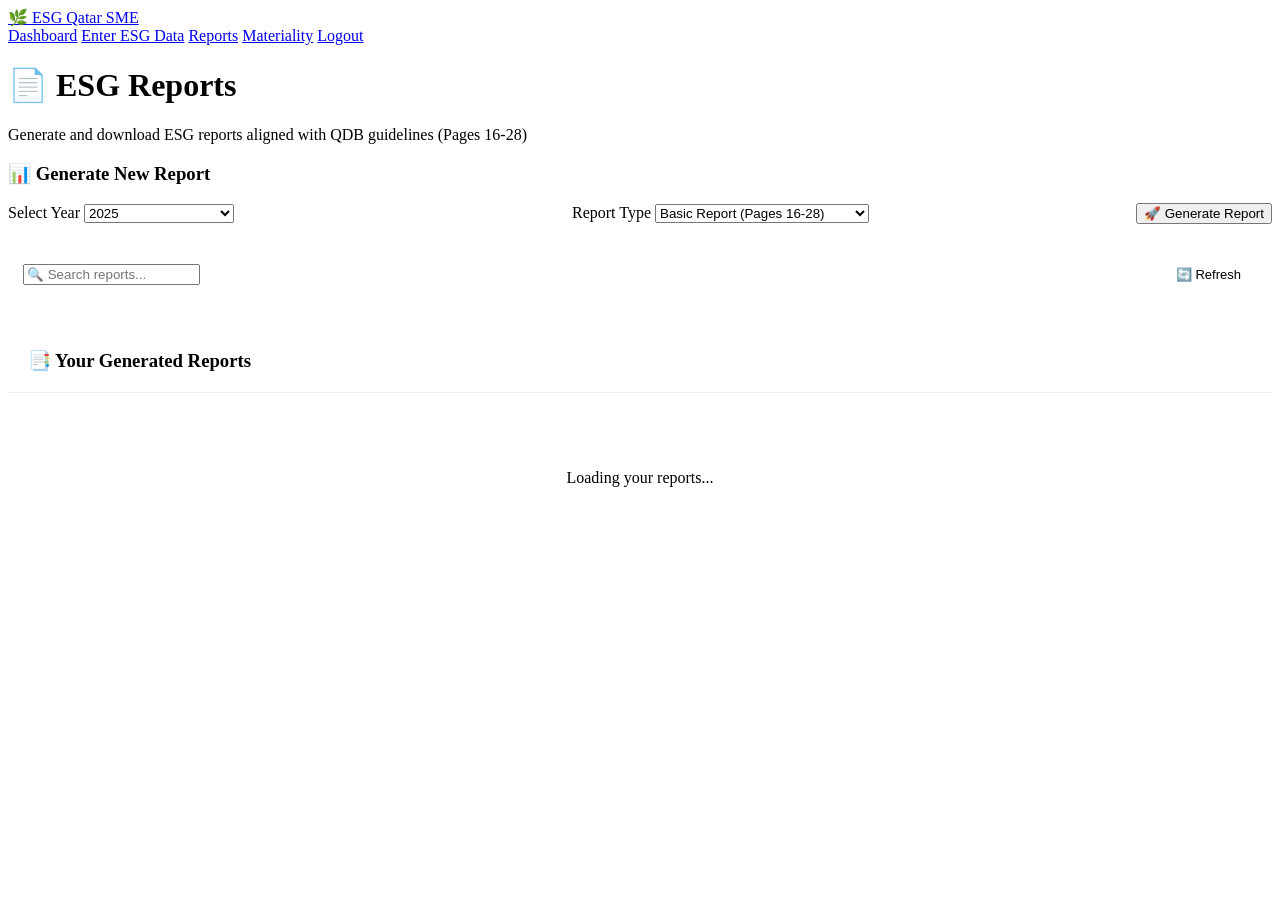
==== reports.html @ efcadf6e "Add files via upload" ====
<!DOCTYPE html>
<html lang="en">
<head>
    <meta charset="UTF-8">
    <meta name="viewport" content="width=device-width, initial-scale=1.0, user-scalable=yes">
    <title>ESG Reports - Qatar SME Platform</title>
    <link rel="stylesheet" href="css/style.css">
    <style>
        .report-card {
            background: white;
            border-radius: 12px;
            padding: 20px;
            margin-bottom: 15px;
            border-left: 4px solid var(--primary);
            box-shadow: 0 2px 8px rgba(0,0,0,0.1);
            transition: transform 0.2s ease;
        }
        .report-card:hover {
            transform: translateX(5px);
        }
        .report-header {
            display: flex;
            justify-content: space-between;
            align-items: center;
            flex-wrap: wrap;
            gap: 10px;
            margin-bottom: 15px;
        }
        .report-title {
            font-size: 18px;
            font-weight: bold;
            color: var(--dark);
        }
        .report-date {
            color: #7f8c8d;
            font-size: 13px;
        }
        .report-actions {
            display: flex;
            gap: 10px;
            flex-wrap: wrap;
        }
        .btn-sm {
            padding: 8px 16px;
            font-size: 13px;
        }
        .btn-outline {
            background: transparent;
            border: 2px solid var(--primary);
            color: var(--primary);
        }
        .btn-outline:hover {
            background: var(--primary);
            color: white;
        }
        .empty-state {
            text-align: center;
            padding: 60px 20px;
            color: #95a5a6;
        }
        .empty-state-icon {
            font-size: 64px;
            margin-bottom: 20px;
        }
        .year-selector {
            display: flex;
            gap: 10px;
            align-items: center;
            flex-wrap: wrap;
            margin-bottom: 20px;
        }
        .year-selector select {
            width: auto;
            min-width: 150px;
        }
        .report-preview {
            background: #f8f9fa;
            border-radius: 8px;
            padding: 15px;
            margin-top: 15px;
            font-size: 13px;
            max-height: 300px;
            overflow-y: auto;
        }
        .badge-pending {
            background: #f39c12;
            color: white;
        }
        .badge-completed {
            background: #27ae60;
            color: white;
        }
        @media (max-width: 768px) {
            .report-header {
                flex-direction: column;
                align-items: flex-start;
            }
            .report-actions {
                width: 100%;
            }
            .btn-sm {
                flex: 1;
                text-align: center;
            }
        }
        .loading {
            text-align: center;
            padding: 40px;
        }
        .filter-bar {
            display: flex;
            justify-content: space-between;
            align-items: center;
            flex-wrap: wrap;
            gap: 15px;
            margin-bottom: 25px;
            padding: 15px;
            background: white;
            border-radius: 12px;
        }
        .search-box {
            flex: 1;
            max-width: 300px;
        }
        .search-box input {
            margin: 0;
        }
    </style>
</head>
<body>
    <nav class="navbar">
        <div class="nav-container">
            <a href="dashboard.html" class="logo">🌿 ESG Qatar SME</a>
            <div class="nav-links">
                <a href="dashboard.html">Dashboard</a>
                <a href="esg-form.html">Enter ESG Data</a>
                <a href="reports.html" class="active">Reports</a>
                <a href="materiality.html">Materiality</a>
                <a href="#" id="logoutBtn">Logout</a>
            </div>
        </div>
    </nav>

    <div class="container">
        <h1>📄 ESG Reports</h1>
        <p>Generate and download ESG reports aligned with QDB guidelines (Pages 16-28)</p>

        <!-- Generate New Report Section -->
        <div class="card">
            <h3>📊 Generate New Report</h3>
            <div class="year-selector">
                <div class="form-group" style="margin-bottom: 0; flex: 1;">
                    <label>Select Year</label>
                    <select id="reportYear">
                        <option value="2025">2025</option>
                        <option value="2024">2024</option>
                        <option value="2023">2023</option>
                    </select>
                </div>
                <div class="form-group" style="margin-bottom: 0; flex: 1;">
                    <label>Report Type</label>
                    <select id="reportType">
                        <option value="basic">Basic Report (Pages 16-28)</option>
                        <option value="advanced">Advanced Report (Pages 29-32)</option>
                        <option value="sector">Sector-Specific Report</option>
                    </select>
                </div>
                <div style="display: flex; align-items: flex-end;">
                    <button id="generateReportBtn" class="btn btn-primary">🚀 Generate Report</button>
                </div>
            </div>
            <div id="generateStatus" style="margin-top: 15px; display: none;"></div>
        </div>

        <!-- Filter Bar -->
        <div class="filter-bar">
            <div class="search-box">
                <input type="text" id="searchReports" placeholder="🔍 Search reports..." autocomplete="off">
            </div>
            <div>
                <button id="refreshReports" class="btn-sm btn-outline">🔄 Refresh</button>
            </div>
        </div>

        <!-- Reports List -->
        <div class="card" style="padding: 0; overflow: hidden;">
            <div style="padding: 20px; border-bottom: 1px solid #ecf0f1;">
                <h3 style="margin: 0;">📑 Your Generated Reports</h3>
            </div>
            <div id="reportsList" style="padding: 20px;">
                <div class="loading">
                    <div class="spinner"></div>
                    <p>Loading your reports...</p>
                </div>
            </div>
        </div>
    </div>

    <script src="js/api.js"></script>
    <script>
        // Check authentication
        if (!api.token) {
            window.location.href = 'login.html';
        }

        let allReports = [];

        // Load reports history
        async function loadReports() {
            const reportsContainer = document.getElementById('reportsList');
            reportsContainer.innerHTML = '<div class="loading"><div class="spinner"></div><p>Loading your reports...</p></div>';
            
            try {
                const reports = await api.getReportHistory();
                allReports = reports;
                displayReports(reports);
            } catch (error) {
                console.error('Error loading reports:', error);
                reportsContainer.innerHTML = `
                    <div class="empty-state">
                        <div class="empty-state-icon">📭</div>
                        <h3>No Reports Found</h3>
                        <p>Generate your first ESG report using the form above.</p>
                    </div>
                `;
            }
        }

        // Display reports with search filter
        function displayReports(reports) {
            const reportsContainer = document.getElementById('reportsList');
            const searchTerm = document.getElementById('searchReports')?.value.toLowerCase() || '';
            
            let filteredReports = reports;
            if (searchTerm) {
                filteredReports = reports.filter(report => 
                    report.report_type.toLowerCase().includes(searchTerm) ||
                    new Date(report.created_at).toLocaleDateString().includes(searchTerm)
                );
            }
            
            if (!filteredReports || filteredReports.length === 0) {
                reportsContainer.innerHTML = `
                    <div class="empty-state">
                        <div class="empty-state-icon">📭</div>
                        <h3>No Reports Found</h3>
                        <p>${searchTerm ? 'No matching reports. Try a different search term.' : 'Generate your first ESG report using the form above.'}</p>
                    </div>
                `;
                return;
            }
            
            reportsContainer.innerHTML = filteredReports.map(report => `
                <div class="report-card" data-report-id="${report.id}">
                    <div class="report-header">
                        <div>
                            <div class="report-title">
                                ${getReportTypeIcon(report.report_type)} ${getReportTypeName(report.report_type)} Report
                            </div>
                            <div class="report-date">
                                Generated: ${new Date(report.created_at).toLocaleString()}
                            </div>
                        </div>
                        <div class="report-actions">
                            <button onclick="downloadReport(${report.id})" class="btn-sm btn-primary">📥 Download PDF</button>
                            <button onclick="previewReport(${report.id})" class="btn-sm btn-outline">👁️ Preview</button>
                            <button onclick="shareReport(${report.id})" class="btn-sm btn-outline">📤 Share</button>
                        </div>
                    </div>
                </div>
            `).join('');
        }

        function getReportTypeIcon(type) {
            const icons = {
                'basic': '📋',
                'advanced': '⭐',
                'sector': '🏭'
            };
            return icons[type] || '📄';
        }

        function getReportTypeName(type) {
            const names = {
                'basic': 'Basic ESG',
                'advanced': 'Advanced ESG',
                'sector': 'Sector-Specific'
            };
            return names[type] || type;
        }

        // Generate new report
        async function generateReport() {
            const year = document.getElementById('reportYear').value;
            const type = document.getElementById('reportType').value;
            const statusDiv = document.getElementById('generateStatus');
            
            statusDiv.style.display = 'block';
            statusDiv.innerHTML = '<div class="spinner" style="width: 20px; height: 20px; display: inline-block; margin-right: 10px;"></div> Generating report...';
            statusDiv.style.color = '#2ecc71';
            
            const generateBtn = document.getElementById('generateReportBtn');
            generateBtn.disabled = true;
            generateBtn.textContent = '⏳ Generating...';
            
            try {
                const result = await api.generateReport(year, type);
                statusDiv.innerHTML = '✅ Report generated successfully! Downloading...';
                
                // Refresh the reports list
                await loadReports();
                
                // Auto-download if available
                if (result.filename) {
                    setTimeout(() => {
                        window.open(`${API_BASE}${result.download_url}`, '_blank');
                    }, 500);
                }
                
                setTimeout(() => {
                    statusDiv.style.display = 'none';
                }, 3000);
                
            } catch (error) {
                statusDiv.innerHTML = `❌ Error: ${error.message}`;
                statusDiv.style.color = '#e74c3c';
                setTimeout(() => {
                    statusDiv.style.display = 'none';
                }, 4000);
            } finally {
                generateBtn.disabled = false;
                generateBtn.textContent = '🚀 Generate Report';
            }
        }

        // Download report
        async function downloadReport(reportId) {
            try {
                const response = await fetch(`${API_BASE}/reports/download/${reportId}`, {
                    headers: {
                        'Authorization': `Bearer ${api.token}`
                    }
                });
                
                if (!response.ok) {
                    throw new Error('Download failed');
                }
                
                const blob = await response.blob();
                const url = window.URL.createObjectURL(blob);
                const a = document.createElement('a');
                a.href = url;
                a.download = `esg_report_${reportId}.pdf`;
                document.body.appendChild(a);
                a.click();
                document.body.removeChild(a);
                window.URL.revokeObjectURL(url);
                
                showToast('Report downloaded successfully!', 'success');
            } catch (error) {
                showToast('Error downloading report: ' + error.message, 'error');
            }
        }

        // Preview report
        async function previewReport(reportId) {
            try {
                const response = await fetch(`${API_BASE}/reports/download/${reportId}`, {
                    headers: {
                        'Authorization': `Bearer ${api.token}`
                    }
                });
                
                if (!response.ok) {
                    throw new Error('Preview failed');
                }
                
                const blob = await response.blob();
                const url = window.URL.createObjectURL(blob);
                window.open(url, '_blank');
                window.URL.revokeObjectURL(url);
            } catch (error) {
                showToast('Error previewing report: ' + error.message, 'error');
            }
        }

        // Share report
        async function shareReport(reportId) {
            if (navigator.share) {
                try {
                    await navigator.share({
                        title: 'ESG Report',
                        text: 'Check out my company\'s ESG report',
                        url: `${window.location.origin}/reports.html?id=${reportId}`
                    });
                    showToast('Shared successfully!', 'success');
                } catch (error) {
                    if (error.name !== 'AbortError') {
                        showToast('Error sharing: ' + error.message, 'error');
                    }
                }
            } else {
                // Fallback: copy to clipboard
                const shareUrl = `${window.location.origin}/reports.html?id=${reportId}`;
                navigator.clipboard.writeText(shareUrl);
                showToast('Report link copied to clipboard!', 'success');
            }
        }

        function showToast(message, type = 'info') {
            const toast = document.createElement('div');
            toast.className = 'toast';
            toast.style.background = type === 'error' ? '#e74c3c' : '#2ecc71';
            toast.textContent = message;
            document.body.appendChild(toast);
            setTimeout(() => toast.remove(), 3000);
        }

        // Search functionality
        document.getElementById('searchReports')?.addEventListener('input', (e) => {
            displayReports(allReports);
        });

        document.getElementById('refreshReports')?.addEventListener('click', () => {
            loadReports();
        });

        // Logout handler
        document.getElementById('logoutBtn')?.addEventListener('click', (e) => {
            e.preventDefault();
            api.logout();
        });

        // Generate button click
        document.getElementById('generateReportBtn')?.addEventListener('click', generateReport);

        // Set default year to current
        const currentYear = new Date().getFullYear();
        document.getElementById('reportYear').value = currentYear;

        // Load reports on page load
        loadReports();
    </script>
</body>
</html>
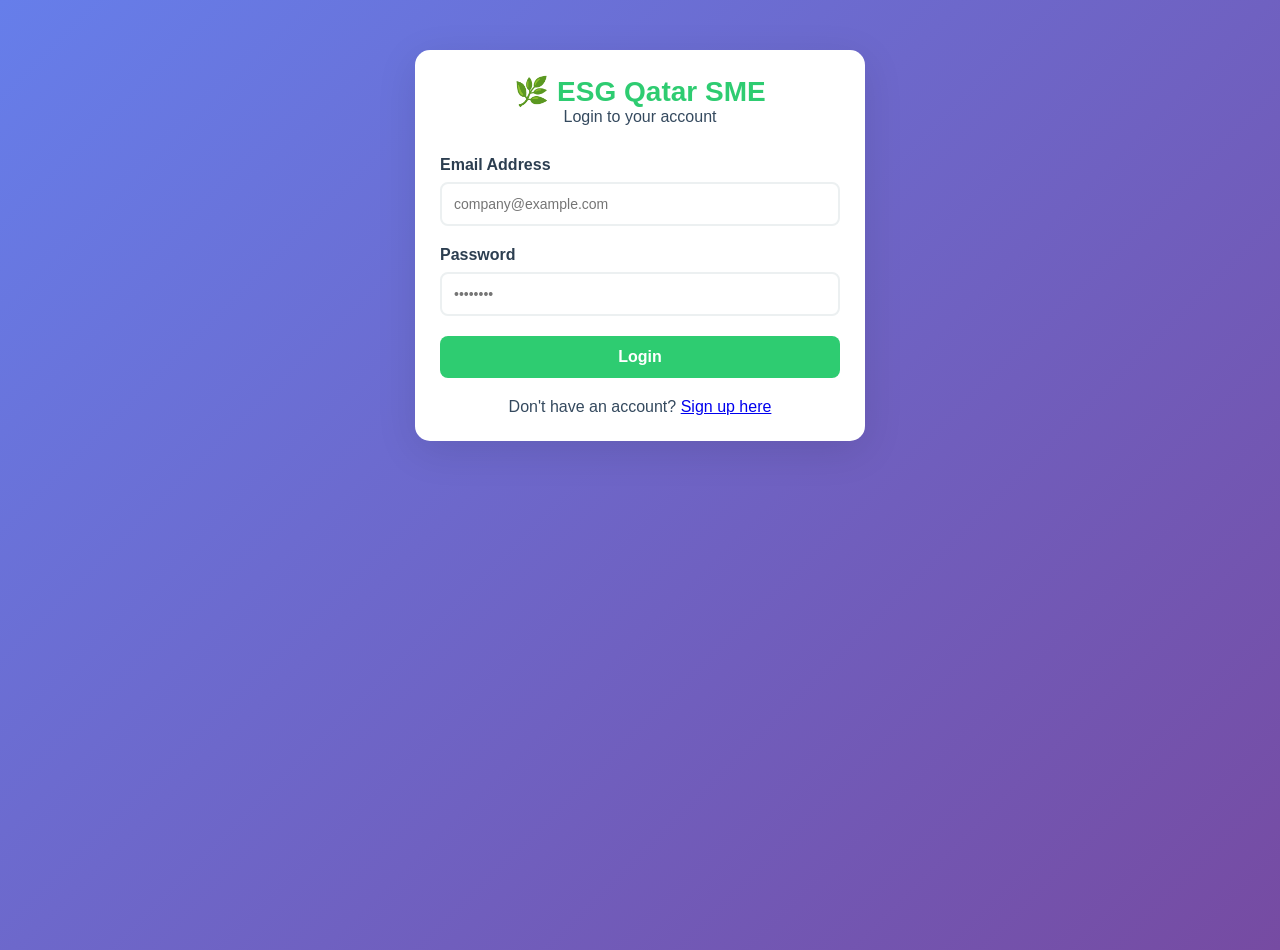
==== commit eae0d744: "Update reports.html" ====
--- a/reports.html
+++ b/reports.html
@@ -5,193 +5,623 @@
     <meta name="viewport" content="width=device-width, initial-scale=1.0, user-scalable=yes">
     <title>ESG Reports - Qatar SME Platform</title>
     <link rel="stylesheet" href="css/style.css">
+    <link href="https://fonts.googleapis.com/css2?family=Inter:wght@300;400;500;600;700;800&display=swap" rel="stylesheet">
+    <link rel="stylesheet" href="https://cdnjs.cloudflare.com/ajax/libs/font-awesome/6.5.1/css/all.min.css">
     <style>
+        * {
+            margin: 0;
+            padding: 0;
+            box-sizing: border-box;
+        }
+
+        body {
+            font-family: 'Inter', sans-serif;
+            background: linear-gradient(135deg, #f5f7fa 0%, #e9eff5 100%);
+            min-height: 100vh;
+        }
+
+        /* Modern Navbar */
+        .navbar {
+            background: rgba(255, 255, 255, 0.95);
+            backdrop-filter: blur(10px);
+            box-shadow: 0 4px 20px rgba(0, 0, 0, 0.08);
+            position: sticky;
+            top: 0;
+            z-index: 1000;
+            border-bottom: 1px solid rgba(0, 0, 0, 0.05);
+        }
+
+        .nav-container {
+            max-width: 1400px;
+            margin: 0 auto;
+            padding: 1rem 2rem;
+            display: flex;
+            justify-content: space-between;
+            align-items: center;
+            flex-wrap: wrap;
+            gap: 1rem;
+        }
+
+        .logo {
+            font-size: 1.5rem;
+            font-weight: 800;
+            background: linear-gradient(135deg, #2ecc71 0%, #27ae60 100%);
+            -webkit-background-clip: text;
+            -webkit-text-fill-color: transparent;
+            background-clip: text;
+            text-decoration: none;
+            display: flex;
+            align-items: center;
+            gap: 0.5rem;
+        }
+
+        .logo i {
+            background: none;
+            -webkit-text-fill-color: #2ecc71;
+            font-size: 1.8rem;
+        }
+
+        .nav-links {
+            display: flex;
+            gap: 1rem;
+            align-items: center;
+            flex-wrap: wrap;
+        }
+
+        .nav-links a {
+            text-decoration: none;
+            color: #4a5568;
+            font-weight: 500;
+            transition: all 0.3s ease;
+            padding: 0.5rem 1rem;
+            border-radius: 10px;
+            display: flex;
+            align-items: center;
+            gap: 0.5rem;
+            font-size: 0.95rem;
+        }
+
+        .nav-links a i {
+            font-size: 1rem;
+        }
+
+        .nav-links a:hover {
+            color: #2ecc71;
+            background: rgba(46, 204, 113, 0.1);
+            transform: translateY(-2px);
+        }
+
+        .nav-links a.active {
+            color: #2ecc71;
+            background: rgba(46, 204, 113, 0.15);
+        }
+
+        #logoutBtn {
+            color: #e74c3c;
+        }
+
+        #logoutBtn:hover {
+            background: rgba(231, 76, 60, 0.1);
+            color: #e74c3c;
+        }
+
+        /* Container */
+        .container {
+            max-width: 1400px;
+            margin: 0 auto;
+            padding: 2rem;
+        }
+
+        /* Page Header */
+        .page-header {
+            margin-bottom: 2rem;
+        }
+
+        .page-header h1 {
+            font-size: 2.5rem;
+            font-weight: 800;
+            background: linear-gradient(135deg, #2c3e50 0%, #2ecc71 100%);
+            -webkit-background-clip: text;
+            -webkit-text-fill-color: transparent;
+            background-clip: text;
+            margin-bottom: 0.5rem;
+        }
+
+        .page-header p {
+            color: #7f8c8d;
+            font-size: 1rem;
+        }
+
+        /* Generate Card */
+        .generate-card {
+            background: linear-gradient(135deg, #667eea 0%, #764ba2 100%);
+            border-radius: 24px;
+            padding: 2rem;
+            margin-bottom: 2rem;
+            position: relative;
+            overflow: hidden;
+        }
+
+        .generate-card::before {
+            content: '';
+            position: absolute;
+            top: -50%;
+            right: -50%;
+            width: 200%;
+            height: 200%;
+            background: radial-gradient(circle, rgba(255,255,255,0.1) 0%, transparent 70%);
+            pointer-events: none;
+        }
+
+        .generate-card h3 {
+            color: white;
+            font-size: 1.5rem;
+            margin-bottom: 1.5rem;
+            display: flex;
+            align-items: center;
+            gap: 0.75rem;
+        }
+
+        .year-selector {
+            display: grid;
+            grid-template-columns: repeat(auto-fit, minmax(200px, 1fr));
+            gap: 1rem;
+            margin-bottom: 1.5rem;
+        }
+
+        .input-group {
+            background: rgba(255,255,255,0.15);
+            border-radius: 12px;
+            padding: 1rem;
+            backdrop-filter: blur(10px);
+        }
+
+        .input-group label {
+            display: block;
+            color: rgba(255,255,255,0.9);
+            font-size: 0.85rem;
+            margin-bottom: 0.5rem;
+            font-weight: 500;
+        }
+
+        .input-group select {
+            width: 100%;
+            padding: 0.75rem;
+            border: none;
+            border-radius: 8px;
+            font-size: 1rem;
+            background: white;
+            cursor: pointer;
+            font-family: 'Inter', sans-serif;
+        }
+
+        .generate-btn {
+            background: white;
+            color: #667eea;
+            border: none;
+            padding: 1rem 2rem;
+            border-radius: 12px;
+            font-size: 1rem;
+            font-weight: 700;
+            cursor: pointer;
+            transition: all 0.3s ease;
+            display: flex;
+            align-items: center;
+            justify-content: center;
+            gap: 0.75rem;
+            width: 100%;
+        }
+
+        .generate-btn:hover {
+            transform: translateY(-2px);
+            box-shadow: 0 10px 30px rgba(0,0,0,0.2);
+        }
+
+        /* Stats Bar */
+        .stats-bar {
+            display: grid;
+            grid-template-columns: repeat(auto-fit, minmax(180px, 1fr));
+            gap: 1rem;
+            margin-bottom: 2rem;
+        }
+
+        .stat-card {
+            background: white;
+            border-radius: 16px;
+            padding: 1rem;
+            text-align: center;
+            box-shadow: 0 2px 10px rgba(0,0,0,0.05);
+        }
+
+        .stat-number {
+            font-size: 2rem;
+            font-weight: 800;
+            color: #2ecc71;
+        }
+
+        .stat-label {
+            color: #7f8c8d;
+            font-size: 0.85rem;
+            margin-top: 0.25rem;
+        }
+
+        /* Filter Bar */
+        .filter-bar {
+            background: white;
+            border-radius: 16px;
+            padding: 1rem 1.5rem;
+            display: flex;
+            justify-content: space-between;
+            align-items: center;
+            flex-wrap: wrap;
+            gap: 1rem;
+            margin-bottom: 1.5rem;
+            box-shadow: 0 2px 10px rgba(0,0,0,0.05);
+        }
+
+        .search-box {
+            flex: 1;
+            max-width: 350px;
+            position: relative;
+        }
+
+        .search-box i {
+            position: absolute;
+            left: 1rem;
+            top: 50%;
+            transform: translateY(-50%);
+            color: #bdc3c7;
+        }
+
+        .search-box input {
+            width: 100%;
+            padding: 0.75rem 1rem 0.75rem 2.5rem;
+            border: 2px solid #ecf0f1;
+            border-radius: 12px;
+            font-size: 0.9rem;
+            transition: all 0.3s ease;
+        }
+
+        .search-box input:focus {
+            outline: none;
+            border-color: #2ecc71;
+        }
+
+        .refresh-btn {
+            background: #ecf0f1;
+            border: none;
+            padding: 0.75rem 1.5rem;
+            border-radius: 12px;
+            cursor: pointer;
+            transition: all 0.3s ease;
+            display: flex;
+            align-items: center;
+            gap: 0.5rem;
+            font-weight: 500;
+        }
+
+        .refresh-btn:hover {
+            background: #2ecc71;
+            color: white;
+        }
+
+        /* Reports Grid */
+        .reports-grid {
+            display: grid;
+            grid-template-columns: repeat(auto-fill, minmax(380px, 1fr));
+            gap: 1.5rem;
+        }
+
         .report-card {
             background: white;
-            border-radius: 12px;
-            padding: 20px;
-            margin-bottom: 15px;
-            border-left: 4px solid var(--primary);
-            box-shadow: 0 2px 8px rgba(0,0,0,0.1);
-            transition: transform 0.2s ease;
-        }
+            border-radius: 20px;
+            overflow: hidden;
+            transition: all 0.3s ease;
+            box-shadow: 0 5px 20px rgba(0,0,0,0.08);
+            position: relative;
+        }
+
         .report-card:hover {
-            transform: translateX(5px);
-        }
+            transform: translateY(-5px);
+            box-shadow: 0 15px 40px rgba(0,0,0,0.12);
+        }
+
         .report-header {
+            background: linear-gradient(135deg, #2ecc71 0%, #27ae60 100%);
+            padding: 1rem 1.5rem;
+            color: white;
             display: flex;
             justify-content: space-between;
             align-items: center;
-            flex-wrap: wrap;
-            gap: 10px;
-            margin-bottom: 15px;
-        }
-        .report-title {
-            font-size: 18px;
-            font-weight: bold;
-            color: var(--dark);
-        }
+        }
+
+        .report-type {
+            display: flex;
+            align-items: center;
+            gap: 0.5rem;
+            font-weight: 600;
+        }
+
+        .report-type i {
+            font-size: 1.2rem;
+        }
+
         .report-date {
+            font-size: 0.75rem;
+            opacity: 0.9;
+        }
+
+        .report-body {
+            padding: 1.5rem;
+        }
+
+        .report-year {
+            font-size: 2rem;
+            font-weight: 800;
+            color: #2ecc71;
+            margin-bottom: 0.5rem;
+        }
+
+        .report-meta {
+            display: flex;
+            gap: 1rem;
+            margin-bottom: 1rem;
+            font-size: 0.85rem;
             color: #7f8c8d;
-            font-size: 13px;
-        }
+        }
+
         .report-actions {
             display: flex;
-            gap: 10px;
-            flex-wrap: wrap;
-        }
-        .btn-sm {
-            padding: 8px 16px;
-            font-size: 13px;
-        }
-        .btn-outline {
-            background: transparent;
-            border: 2px solid var(--primary);
-            color: var(--primary);
-        }
-        .btn-outline:hover {
-            background: var(--primary);
+            gap: 0.75rem;
+            margin-top: 1rem;
+        }
+
+        .action-icon {
+            flex: 1;
+            padding: 0.75rem;
+            border: none;
+            border-radius: 10px;
+            cursor: pointer;
+            transition: all 0.3s ease;
+            display: flex;
+            align-items: center;
+            justify-content: center;
+            gap: 0.5rem;
+            font-weight: 500;
+            font-size: 0.85rem;
+        }
+
+        .action-download {
+            background: #2ecc71;
             color: white;
         }
+
+        .action-download:hover {
+            background: #27ae60;
+            transform: translateY(-2px);
+        }
+
+        .action-preview {
+            background: #3498db;
+            color: white;
+        }
+
+        .action-preview:hover {
+            background: #2980b9;
+            transform: translateY(-2px);
+        }
+
+        .action-share {
+            background: #9b59b6;
+            color: white;
+        }
+
+        .action-share:hover {
+            background: #8e44ad;
+            transform: translateY(-2px);
+        }
+
+        /* Empty State */
         .empty-state {
             text-align: center;
-            padding: 60px 20px;
-            color: #95a5a6;
-        }
-        .empty-state-icon {
-            font-size: 64px;
-            margin-bottom: 20px;
-        }
-        .year-selector {
-            display: flex;
-            gap: 10px;
-            align-items: center;
-            flex-wrap: wrap;
-            margin-bottom: 20px;
-        }
-        .year-selector select {
-            width: auto;
-            min-width: 150px;
-        }
-        .report-preview {
-            background: #f8f9fa;
-            border-radius: 8px;
-            padding: 15px;
-            margin-top: 15px;
-            font-size: 13px;
-            max-height: 300px;
-            overflow-y: auto;
-        }
-        .badge-pending {
-            background: #f39c12;
+            padding: 4rem 2rem;
+            background: white;
+            border-radius: 20px;
+        }
+
+        .empty-icon {
+            font-size: 4rem;
+            color: #bdc3c7;
+            margin-bottom: 1rem;
+        }
+
+        .empty-state h3 {
+            color: #2c3e50;
+            margin-bottom: 0.5rem;
+        }
+
+        .empty-state p {
+            color: #7f8c8d;
+        }
+
+        /* Toast */
+        .toast {
+            position: fixed;
+            bottom: 2rem;
+            right: 2rem;
+            background: #2ecc71;
             color: white;
-        }
-        .badge-completed {
-            background: #27ae60;
-            color: white;
-        }
-        @media (max-width: 768px) {
-            .report-header {
-                flex-direction: column;
-                align-items: flex-start;
-            }
-            .report-actions {
-                width: 100%;
-            }
-            .btn-sm {
-                flex: 1;
-                text-align: center;
-            }
-        }
+            padding: 1rem 1.5rem;
+            border-radius: 12px;
+            z-index: 2000;
+            animation: slideIn 0.3s ease;
+            box-shadow: 0 5px 20px rgba(0,0,0,0.2);
+            display: flex;
+            align-items: center;
+            gap: 0.5rem;
+        }
+
+        @keyframes slideIn {
+            from {
+                transform: translateX(100%);
+                opacity: 0;
+            }
+            to {
+                transform: translateX(0);
+                opacity: 1;
+            }
+        }
+
+        /* Loading */
         .loading {
             text-align: center;
-            padding: 40px;
-        }
-        .filter-bar {
-            display: flex;
-            justify-content: space-between;
-            align-items: center;
-            flex-wrap: wrap;
-            gap: 15px;
-            margin-bottom: 25px;
-            padding: 15px;
-            background: white;
-            border-radius: 12px;
-        }
-        .search-box {
-            flex: 1;
-            max-width: 300px;
-        }
-        .search-box input {
-            margin: 0;
+            padding: 3rem;
+        }
+
+        .spinner {
+            width: 50px;
+            height: 50px;
+            border: 3px solid #ecf0f1;
+            border-top-color: #2ecc71;
+            border-radius: 50%;
+            animation: spin 1s linear infinite;
+            margin: 0 auto 1rem;
+        }
+
+        @keyframes spin {
+            to { transform: rotate(360deg); }
+        }
+
+        /* Responsive */
+        @media (max-width: 768px) {
+            .nav-container {
+                flex-direction: column;
+                padding: 1rem;
+            }
+            
+            .nav-links {
+                justify-content: center;
+            }
+            
+            .container {
+                padding: 1rem;
+            }
+            
+            .page-header h1 {
+                font-size: 1.75rem;
+            }
+            
+            .generate-card {
+                padding: 1.5rem;
+            }
+            
+            .reports-grid {
+                grid-template-columns: 1fr;
+            }
+            
+            .filter-bar {
+                flex-direction: column;
+            }
+            
+            .search-box {
+                max-width: 100%;
+            }
+            
+            .toast {
+                bottom: 1rem;
+                right: 1rem;
+                left: 1rem;
+                text-align: center;
+            }
         }
     </style>
 </head>
 <body>
     <nav class="navbar">
         <div class="nav-container">
-            <a href="dashboard.html" class="logo">🌿 ESG Qatar SME</a>
+            <a href="dashboard.html" class="logo">
+                <i class="fas fa-leaf"></i>
+                ESG Qatar SME
+            </a>
             <div class="nav-links">
-                <a href="dashboard.html">Dashboard</a>
-                <a href="esg-form.html">Enter ESG Data</a>
-                <a href="reports.html" class="active">Reports</a>
-                <a href="materiality.html">Materiality</a>
-                <a href="#" id="logoutBtn">Logout</a>
+                <a href="dashboard.html"><i class="fas fa-chart-line"></i> Dashboard</a>
+                <a href="esg-form.html"><i class="fas fa-edit"></i> Enter ESG Data</a>
+                <a href="reports.html" class="active"><i class="fas fa-file-alt"></i> Reports</a>
+                <a href="materiality.html"><i class="fas fa-chart-pie"></i> Materiality</a>
+                <a href="#" id="logoutBtn"><i class="fas fa-sign-out-alt"></i> Logout</a>
             </div>
         </div>
     </nav>
 
     <div class="container">
-        <h1>📄 ESG Reports</h1>
-        <p>Generate and download ESG reports aligned with QDB guidelines (Pages 16-28)</p>
-
-        <!-- Generate New Report Section -->
-        <div class="card">
-            <h3>📊 Generate New Report</h3>
+        <div class="page-header">
+            <h1><i class="fas fa-file-pdf"></i> ESG Reports</h1>
+            <p>Generate and download comprehensive ESG reports aligned with QDB guidelines (Pages 16-32)</p>
+        </div>
+
+        <!-- Generate Report Card -->
+        <div class="generate-card">
+            <h3><i class="fas fa-plus-circle"></i> Generate New Report</h3>
             <div class="year-selector">
-                <div class="form-group" style="margin-bottom: 0; flex: 1;">
-                    <label>Select Year</label>
+                <div class="input-group">
+                    <label><i class="fas fa-calendar"></i> Reporting Year</label>
                     <select id="reportYear">
-                        <option value="2025">2025</option>
-                        <option value="2024">2024</option>
-                        <option value="2023">2023</option>
+                        <!-- Years will be populated via JavaScript -->
                     </select>
                 </div>
-                <div class="form-group" style="margin-bottom: 0; flex: 1;">
-                    <label>Report Type</label>
+                <div class="input-group">
+                    <label><i class="fas fa-chart-bar"></i> Report Type</label>
                     <select id="reportType">
-                        <option value="basic">Basic Report (Pages 16-28)</option>
-                        <option value="advanced">Advanced Report (Pages 29-32)</option>
-                        <option value="sector">Sector-Specific Report</option>
+                        <option value="basic">📋 Basic Report (Pages 16-28)</option>
+                        <option value="advanced">⭐ Advanced Report (Pages 29-32)</option>
+                        <option value="sector">🏭 Sector-Specific Report</option>
                     </select>
                 </div>
-                <div style="display: flex; align-items: flex-end;">
-                    <button id="generateReportBtn" class="btn btn-primary">🚀 Generate Report</button>
+                <div>
+                    <button id="generateReportBtn" class="generate-btn">
+                        <i class="fas fa-magic"></i> Generate Report
+                    </button>
                 </div>
             </div>
-            <div id="generateStatus" style="margin-top: 15px; display: none;"></div>
+            <div id="generateStatus" style="margin-top: 1rem; text-align: center; color: white;"></div>
+        </div>
+
+        <!-- Statistics Bar -->
+        <div class="stats-bar" id="statsBar">
+            <div class="stat-card">
+                <div class="stat-number" id="totalReports">0</div>
+                <div class="stat-label">Total Reports</div>
+            </div>
+            <div class="stat-card">
+                <div class="stat-number" id="basicCount">0</div>
+                <div class="stat-label">Basic Reports</div>
+            </div>
+            <div class="stat-card">
+                <div class="stat-number" id="advancedCount">0</div>
+                <div class="stat-label">Advanced Reports</div>
+            </div>
+            <div class="stat-card">
+                <div class="stat-number" id="sectorCount">0</div>
+                <div class="stat-label">Sector Reports</div>
+            </div>
         </div>
 
         <!-- Filter Bar -->
         <div class="filter-bar">
             <div class="search-box">
-                <input type="text" id="searchReports" placeholder="🔍 Search reports..." autocomplete="off">
+                <i class="fas fa-search"></i>
+                <input type="text" id="searchReports" placeholder="Search by type, date, or year..." autocomplete="off">
             </div>
-            <div>
-                <button id="refreshReports" class="btn-sm btn-outline">🔄 Refresh</button>
-            </div>
+            <button id="refreshReports" class="refresh-btn">
+                <i class="fas fa-sync-alt"></i> Refresh
+            </button>
         </div>
 
-        <!-- Reports List -->
-        <div class="card" style="padding: 0; overflow: hidden;">
-            <div style="padding: 20px; border-bottom: 1px solid #ecf0f1;">
-                <h3 style="margin: 0;">📑 Your Generated Reports</h3>
-            </div>
-            <div id="reportsList" style="padding: 20px;">
-                <div class="loading">
-                    <div class="spinner"></div>
-                    <p>Loading your reports...</p>
-                </div>
+        <!-- Reports Grid -->
+        <div id="reportsList">
+            <div class="loading">
+                <div class="spinner"></div>
+                <p>Loading your reports...</p>
             </div>
         </div>
     </div>
@@ -205,6 +635,35 @@
 
         let allReports = [];
 
+        // Populate years from 2020 to 2050
+        function populateYears() {
+            const yearSelect = document.getElementById('reportYear');
+            const currentYear = new Date().getFullYear();
+            
+            for (let year = 2020; year <= 2050; year++) {
+                const option = document.createElement('option');
+                option.value = year;
+                option.textContent = year;
+                if (year === currentYear) {
+                    option.selected = true;
+                }
+                yearSelect.appendChild(option);
+            }
+        }
+
+        // Update statistics
+        function updateStats(reports) {
+            const total = reports.length;
+            const basic = reports.filter(r => r.report_type === 'basic').length;
+            const advanced = reports.filter(r => r.report_type === 'advanced').length;
+            const sector = reports.filter(r => r.report_type === 'sector').length;
+            
+            document.getElementById('totalReports').textContent = total;
+            document.getElementById('basicCount').textContent = basic;
+            document.getElementById('advancedCount').textContent = advanced;
+            document.getElementById('sectorCount').textContent = sector;
+        }
+
         // Load reports history
         async function loadReports() {
             const reportsContainer = document.getElementById('reportsList');
@@ -212,17 +671,19 @@
             
             try {
                 const reports = await api.getReportHistory();
-                allReports = reports;
-                displayReports(reports);
+                allReports = Array.isArray(reports) ? reports : [];
+                updateStats(allReports);
+                displayReports(allReports);
             } catch (error) {
                 console.error('Error loading reports:', error);
                 reportsContainer.innerHTML = `
                     <div class="empty-state">
-                        <div class="empty-state-icon">📭</div>
+                        <div class="empty-icon"><i class="fas fa-folder-open"></i></div>
                         <h3>No Reports Found</h3>
                         <p>Generate your first ESG report using the form above.</p>
                     </div>
                 `;
+                updateStats([]);
             }
         }
 
@@ -234,7 +695,8 @@
             let filteredReports = reports;
             if (searchTerm) {
                 filteredReports = reports.filter(report => 
-                    report.report_type.toLowerCase().includes(searchTerm) ||
+                    report.report_type?.toLowerCase().includes(searchTerm) ||
+                    report.year?.toString().includes(searchTerm) ||
                     new Date(report.created_at).toLocaleDateString().includes(searchTerm)
                 );
             }
@@ -242,51 +704,69 @@
             if (!filteredReports || filteredReports.length === 0) {
                 reportsContainer.innerHTML = `
                     <div class="empty-state">
-                        <div class="empty-state-icon">📭</div>
-                        <h3>No Reports Found</h3>
-                        <p>${searchTerm ? 'No matching reports. Try a different search term.' : 'Generate your first ESG report using the form above.'}</p>
+                        <div class="empty-icon"><i class="fas fa-file-alt"></i></div>
+                        <h3>${searchTerm ? 'No matching reports found' : 'No Reports Generated Yet'}</h3>
+                        <p>${searchTerm ? 'Try a different search term.' : 'Generate your first ESG report using the form above.'}</p>
                     </div>
                 `;
                 return;
             }
             
-            reportsContainer.innerHTML = filteredReports.map(report => `
-                <div class="report-card" data-report-id="${report.id}">
-                    <div class="report-header">
-                        <div>
-                            <div class="report-title">
-                                ${getReportTypeIcon(report.report_type)} ${getReportTypeName(report.report_type)} Report
+            reportsContainer.innerHTML = `
+                <div class="reports-grid">
+                    ${filteredReports.map(report => `
+                        <div class="report-card" data-report-id="${report.id}">
+                            <div class="report-header">
+                                <div class="report-type">
+                                    <i class="${getReportTypeIcon(report.report_type)}"></i>
+                                    ${getReportTypeName(report.report_type)}
+                                </div>
+                                <div class="report-date">
+                                    <i class="fas fa-clock"></i> ${new Date(report.created_at).toLocaleDateString()}
+                                </div>
                             </div>
-                            <div class="report-date">
-                                Generated: ${new Date(report.created_at).toLocaleString()}
+                            <div class="report-body">
+                                <div class="report-year">
+                                    ${report.year || '2025'}
+                                </div>
+                                <div class="report-meta">
+                                    <span><i class="fas fa-id-badge"></i> ID: #${report.id}</span>
+                                    <span><i class="fas fa-chart-line"></i> ${report.report_type?.toUpperCase() || 'BASIC'}</span>
+                                </div>
+                                <div class="report-actions">
+                                    <button onclick="downloadReport(${report.id})" class="action-icon action-download">
+                                        <i class="fas fa-download"></i> Download
+                                    </button>
+                                    <button onclick="previewReport(${report.id})" class="action-icon action-preview">
+                                        <i class="fas fa-eye"></i> Preview
+                                    </button>
+                                    <button onclick="shareReport(${report.id})" class="action-icon action-share">
+                                        <i class="fas fa-share-alt"></i> Share
+                                    </button>
+                                </div>
                             </div>
                         </div>
-                        <div class="report-actions">
-                            <button onclick="downloadReport(${report.id})" class="btn-sm btn-primary">📥 Download PDF</button>
-                            <button onclick="previewReport(${report.id})" class="btn-sm btn-outline">👁️ Preview</button>
-                            <button onclick="shareReport(${report.id})" class="btn-sm btn-outline">📤 Share</button>
-                        </div>
-                    </div>
+                    `).join('')}
                 </div>
-            `).join('');
+            `;
         }
 
         function getReportTypeIcon(type) {
             const icons = {
-                'basic': '📋',
-                'advanced': '⭐',
-                'sector': '🏭'
+                'basic': 'fas fa-file-alt',
+                'advanced': 'fas fa-star',
+                'sector': 'fas fa-industry'
             };
-            return icons[type] || '📄';
+            return icons[type] || 'fas fa-file';
         }
 
         function getReportTypeName(type) {
             const names = {
-                'basic': 'Basic ESG',
-                'advanced': 'Advanced ESG',
-                'sector': 'Sector-Specific'
+                'basic': 'Basic ESG Report',
+                'advanced': 'Advanced ESG Report',
+                'sector': 'Sector-Specific Report'
             };
-            return names[type] || type;
+            return names[type] || 'ESG Report';
         }
 
         // Generate new report
@@ -296,55 +776,50 @@
             const statusDiv = document.getElementById('generateStatus');
             
             statusDiv.style.display = 'block';
-            statusDiv.innerHTML = '<div class="spinner" style="width: 20px; height: 20px; display: inline-block; margin-right: 10px;"></div> Generating report...';
-            statusDiv.style.color = '#2ecc71';
+            statusDiv.innerHTML = '<i class="fas fa-spinner fa-pulse"></i> Generating your report...';
             
             const generateBtn = document.getElementById('generateReportBtn');
             generateBtn.disabled = true;
-            generateBtn.textContent = '⏳ Generating...';
+            generateBtn.innerHTML = '<i class="fas fa-spinner fa-pulse"></i> Generating...';
             
             try {
                 const result = await api.generateReport(year, type);
-                statusDiv.innerHTML = '✅ Report generated successfully! Downloading...';
+                statusDiv.innerHTML = '<i class="fas fa-check-circle"></i> Report generated successfully!';
+                statusDiv.style.color = '#2ecc71';
                 
                 // Refresh the reports list
                 await loadReports();
-                
-                // Auto-download if available
-                if (result.filename) {
-                    setTimeout(() => {
-                        window.open(`${API_BASE}${result.download_url}`, '_blank');
-                    }, 500);
-                }
                 
                 setTimeout(() => {
                     statusDiv.style.display = 'none';
                 }, 3000);
                 
+                showToast('✅ Report generated successfully!', 'success');
+                
             } catch (error) {
-                statusDiv.innerHTML = `❌ Error: ${error.message}`;
+                statusDiv.innerHTML = `<i class="fas fa-exclamation-circle"></i> Error: ${error.message}`;
                 statusDiv.style.color = '#e74c3c';
                 setTimeout(() => {
                     statusDiv.style.display = 'none';
                 }, 4000);
+                showToast('❌ Error generating report', 'error');
             } finally {
                 generateBtn.disabled = false;
-                generateBtn.textContent = '🚀 Generate Report';
+                generateBtn.innerHTML = '<i class="fas fa-magic"></i> Generate Report';
             }
         }
 
         // Download report
         async function downloadReport(reportId) {
             try {
+                showToast('⏳ Downloading report...', 'info');
                 const response = await fetch(`${API_BASE}/reports/download/${reportId}`, {
                     headers: {
                         'Authorization': `Bearer ${api.token}`
                     }
                 });
                 
-                if (!response.ok) {
-                    throw new Error('Download failed');
-                }
+                if (!response.ok) throw new Error('Download failed');
                 
                 const blob = await response.blob();
                 const url = window.URL.createObjectURL(blob);
@@ -356,9 +831,9 @@
                 document.body.removeChild(a);
                 window.URL.revokeObjectURL(url);
                 
-                showToast('Report downloaded successfully!', 'success');
+                showToast('✅ Report downloaded successfully!', 'success');
             } catch (error) {
-                showToast('Error downloading report: ' + error.message, 'error');
+                showToast('❌ Error downloading report', 'error');
             }
         }
 
@@ -371,16 +846,14 @@
                     }
                 });
                 
-                if (!response.ok) {
-                    throw new Error('Preview failed');
-                }
+                if (!response.ok) throw new Error('Preview failed');
                 
                 const blob = await response.blob();
                 const url = window.URL.createObjectURL(blob);
                 window.open(url, '_blank');
                 window.URL.revokeObjectURL(url);
             } catch (error) {
-                showToast('Error previewing report: ' + error.message, 'error');
+                showToast('❌ Error previewing report', 'error');
             }
         }
 
@@ -393,53 +866,44 @@
                         text: 'Check out my company\'s ESG report',
                         url: `${window.location.origin}/reports.html?id=${reportId}`
                     });
-                    showToast('Shared successfully!', 'success');
+                    showToast('✅ Shared successfully!', 'success');
                 } catch (error) {
                     if (error.name !== 'AbortError') {
-                        showToast('Error sharing: ' + error.message, 'error');
+                        showToast('❌ Error sharing', 'error');
                     }
                 }
             } else {
-                // Fallback: copy to clipboard
                 const shareUrl = `${window.location.origin}/reports.html?id=${reportId}`;
                 navigator.clipboard.writeText(shareUrl);
-                showToast('Report link copied to clipboard!', 'success');
+                showToast('📋 Report link copied to clipboard!', 'success');
             }
         }
 
         function showToast(message, type = 'info') {
+            const existingToast = document.querySelector('.toast');
+            if (existingToast) existingToast.remove();
+            
             const toast = document.createElement('div');
             toast.className = 'toast';
-            toast.style.background = type === 'error' ? '#e74c3c' : '#2ecc71';
-            toast.textContent = message;
+            const bgColor = type === 'error' ? '#e74c3c' : type === 'success' ? '#2ecc71' : '#3498db';
+            toast.style.background = bgColor;
+            toast.innerHTML = `<i class="fas ${type === 'error' ? 'fa-exclamation-circle' : type === 'success' ? 'fa-check-circle' : 'fa-info-circle'}"></i> ${message}`;
             document.body.appendChild(toast);
             setTimeout(() => toast.remove(), 3000);
         }
 
-        // Search functionality
-        document.getElementById('searchReports')?.addEventListener('input', (e) => {
-            displayReports(allReports);
-        });
-
-        document.getElementById('refreshReports')?.addEventListener('click', () => {
-            loadReports();
-        });
-
-        // Logout handler
+        // Event Listeners
+        document.getElementById('searchReports')?.addEventListener('input', () => displayReports(allReports));
+        document.getElementById('refreshReports')?.addEventListener('click', loadReports);
+        document.getElementById('generateReportBtn')?.addEventListener('click', generateReport);
         document.getElementById('logoutBtn')?.addEventListener('click', (e) => {
             e.preventDefault();
             api.logout();
         });
 
-        // Generate button click
-        document.getElementById('generateReportBtn')?.addEventListener('click', generateReport);
-
-        // Set default year to current
-        const currentYear = new Date().getFullYear();
-        document.getElementById('reportYear').value = currentYear;
-
-        // Load reports on page load
+        // Initialize
+        populateYears();
         loadReports();
     </script>
 </body>
-</html>+</html>
--- a/css/style.css
+++ b/css/style.css
@@ -0,0 +1,279 @@
+:root {
+    --primary: #2ecc71;
+    --primary-dark: #27ae60;
+    --secondary: #3498db;
+    --danger: #e74c3c;
+    --dark: #2c3e50;
+    --light: #ecf0f1;
+    --text: #34495e;
+}
+
+* {
+    margin: 0;
+    padding: 0;
+    box-sizing: border-box;
+}
+
+body {
+    font-family: 'Segoe UI', Tahoma, Geneva, Verdana, sans-serif;
+    background: linear-gradient(135deg, #667eea 0%, #764ba2 100%);
+    min-height: 100vh;
+    color: var(--text);
+}
+
+/* Container */
+.container {
+    max-width: 1200px;
+    margin: 0 auto;
+    padding: 20px;
+}
+
+/* Cards */
+.card {
+    background: white;
+    border-radius: 15px;
+    padding: 25px;
+    margin-bottom: 20px;
+    box-shadow: 0 10px 40px rgba(0,0,0,0.1);
+    transition: transform 0.3s ease;
+}
+
+.card:hover {
+    transform: translateY(-5px);
+}
+
+/* Forms */
+.form-group {
+    margin-bottom: 20px;
+}
+
+label {
+    display: block;
+    margin-bottom: 8px;
+    font-weight: 600;
+    color: var(--dark);
+}
+
+input, select, textarea {
+    width: 100%;
+    padding: 12px;
+    border: 2px solid var(--light);
+    border-radius: 8px;
+    font-size: 14px;
+    transition: border 0.3s ease;
+}
+
+input:focus, select:focus, textarea:focus {
+    outline: none;
+    border-color: var(--primary);
+}
+
+/* Buttons */
+.btn {
+    padding: 12px 24px;
+    border: none;
+    border-radius: 8px;
+    font-size: 16px;
+    font-weight: 600;
+    cursor: pointer;
+    transition: all 0.3s ease;
+}
+
+.btn-primary {
+    background: var(--primary);
+    color: white;
+}
+
+.btn-primary:hover {
+    background: var(--primary-dark);
+    transform: translateY(-2px);
+}
+
+.btn-secondary {
+    background: var(--secondary);
+    color: white;
+}
+
+.btn-danger {
+    background: var(--danger);
+    color: white;
+}
+
+/* Dashboard Grid */
+.dashboard-grid {
+    display: grid;
+    grid-template-columns: repeat(auto-fit, minmax(300px, 1fr));
+    gap: 20px;
+    margin-bottom: 30px;
+}
+
+.score-card {
+    text-align: center;
+    padding: 20px;
+}
+
+.score-circle {
+    width: 150px;
+    height: 150px;
+    margin: 0 auto 20px;
+    border-radius: 50%;
+    background: conic-gradient(var(--primary) 0deg, var(--light) 0deg);
+    display: flex;
+    align-items: center;
+    justify-content: center;
+    position: relative;
+}
+
+.score-inner {
+    width: 120px;
+    height: 120px;
+    background: white;
+    border-radius: 50%;
+    display: flex;
+    align-items: center;
+    justify-content: center;
+    font-size: 36px;
+    font-weight: bold;
+    color: var(--primary);
+}
+
+.badge {
+    display: inline-block;
+    padding: 5px 12px;
+    border-radius: 20px;
+    font-size: 12px;
+    font-weight: 600;
+    margin: 5px;
+}
+
+.badge-gold { background: #f39c12; color: white; }
+.badge-silver { background: #bdc3c7; color: #2c3e50; }
+.badge-bronze { background: #cd6133; color: white; }
+.badge-basic { background: #95a5a6; color: white; }
+
+/* Navigation */
+.navbar {
+    background: white;
+    box-shadow: 0 2px 10px rgba(0,0,0,0.1);
+    position: sticky;
+    top: 0;
+    z-index: 1000;
+}
+
+.nav-container {
+    max-width: 1200px;
+    margin: 0 auto;
+    padding: 15px 20px;
+    display: flex;
+    justify-content: space-between;
+    align-items: center;
+}
+
+.logo {
+    font-size: 24px;
+    font-weight: bold;
+    color: var(--primary);
+    text-decoration: none;
+}
+
+.nav-links {
+    display: flex;
+    gap: 20px;
+    align-items: center;
+}
+
+.nav-links a {
+    text-decoration: none;
+    color: var(--dark);
+    font-weight: 500;
+    transition: color 0.3s ease;
+}
+
+.nav-links a:hover {
+    color: var(--primary);
+}
+
+/* Responsive */
+@media (max-width: 768px) {
+    .nav-container {
+        flex-direction: column;
+        gap: 15px;
+    }
+    
+    .nav-links {
+        flex-wrap: wrap;
+        justify-content: center;
+    }
+    
+    .dashboard-grid {
+        grid-template-columns: 1fr;
+    }
+    
+    .container {
+        padding: 10px;
+    }
+}
+
+/* Tabs */
+.tabs {
+    display: flex;
+    gap: 10px;
+    margin-bottom: 20px;
+    border-bottom: 2px solid var(--light);
+}
+
+.tab {
+    padding: 10px 20px;
+    cursor: pointer;
+    background: none;
+    border: none;
+    font-size: 16px;
+    font-weight: 600;
+    color: var(--text);
+    transition: all 0.3s ease;
+}
+
+.tab.active {
+    color: var(--primary);
+    border-bottom: 2px solid var(--primary);
+}
+
+/* Loading Spinner */
+.spinner {
+    border: 4px solid var(--light);
+    border-top: 4px solid var(--primary);
+    border-radius: 50%;
+    width: 40px;
+    height: 40px;
+    animation: spin 1s linear infinite;
+    margin: 20px auto;
+}
+
+@keyframes spin {
+    0% { transform: rotate(0deg); }
+    100% { transform: rotate(360deg); }
+}
+
+/* Toast Notifications */
+.toast {
+    position: fixed;
+    bottom: 20px;
+    right: 20px;
+    background: var(--dark);
+    color: white;
+    padding: 15px 25px;
+    border-radius: 8px;
+    z-index: 2000;
+    animation: slideIn 0.3s ease;
+}
+
+@keyframes slideIn {
+    from {
+        transform: translateX(100%);
+        opacity: 0;
+    }
+    to {
+        transform: translateX(0);
+        opacity: 1;
+    }
+}
